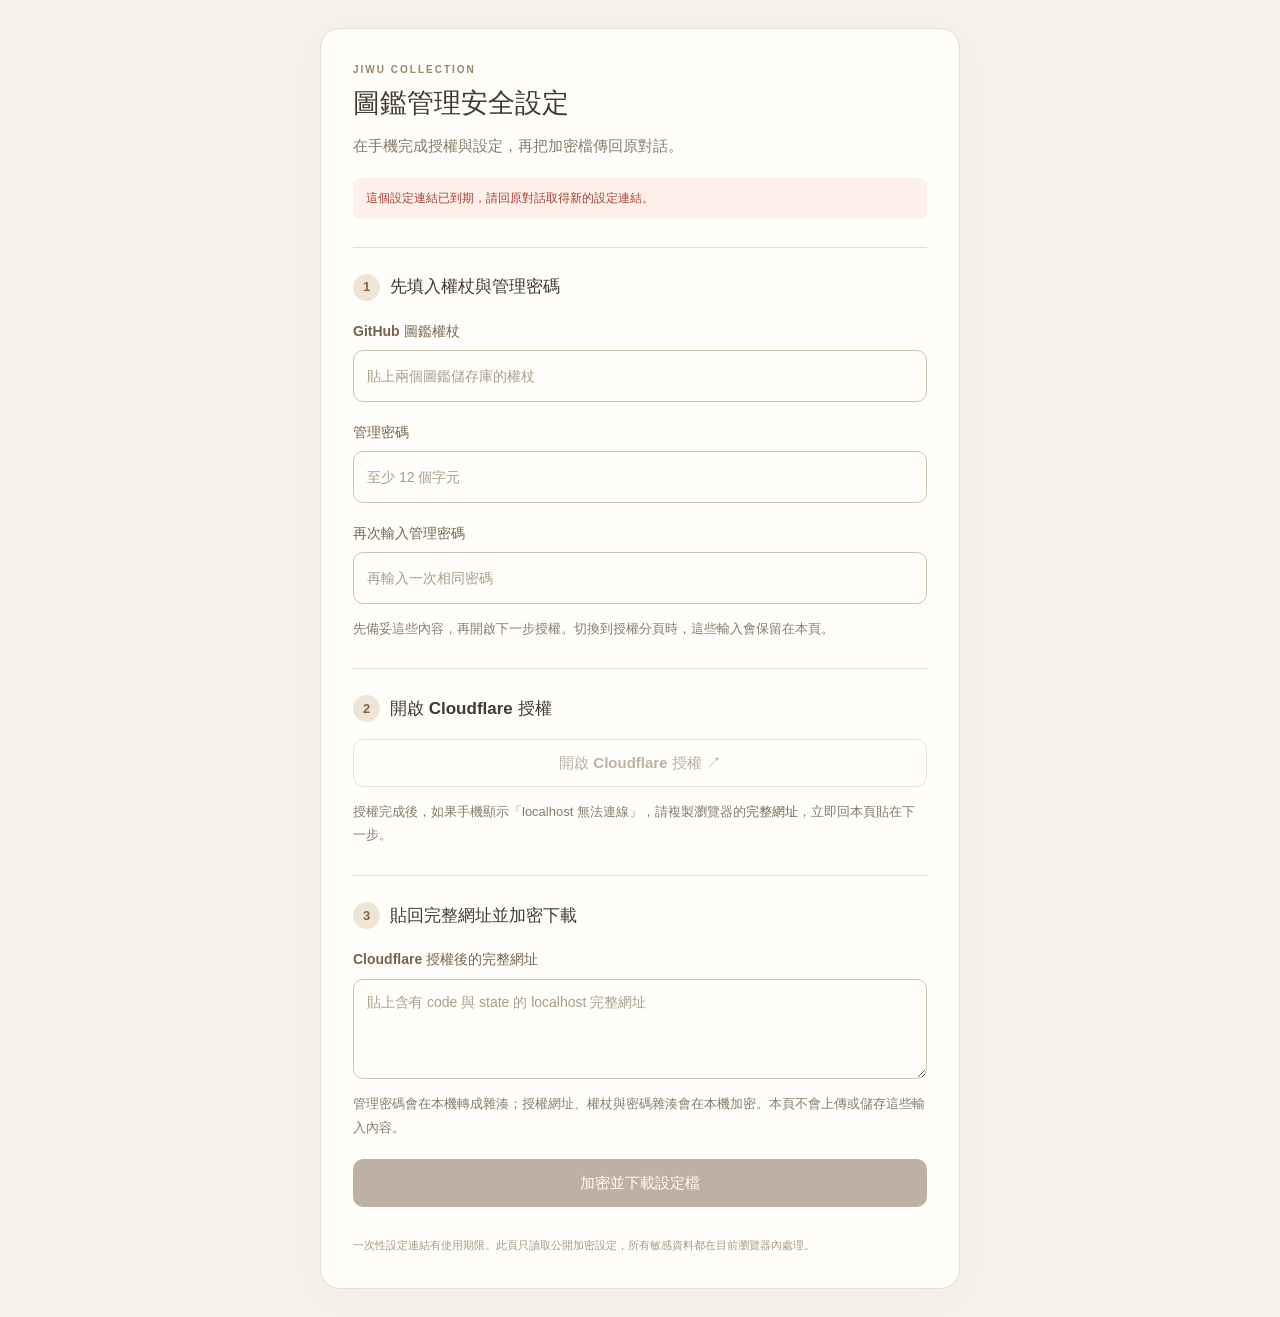
==== admin-setup/index.html @ 6c0ea13a "Add temporary encrypted mobile setup for catalog login backend" ====
<!doctype html>
<html lang="zh-Hant">
<head>
  <meta charset="utf-8">
  <meta name="viewport" content="width=device-width, initial-scale=1">
  <meta name="referrer" content="no-referrer">
  <meta name="color-scheme" content="light">
  <meta http-equiv="Content-Security-Policy" content="default-src 'none'; script-src 'self'; style-src 'self'; connect-src 'self'; img-src 'none'; font-src 'none'; base-uri 'none'; form-action 'none'; object-src 'none'; frame-src 'none'">
  <title>圖鑑管理安全設定</title>
  <link rel="stylesheet" href="./setup.css">
  <script src="./setup.js" defer></script>
</head>
<body>
  <main class="setup-card">
    <header><p class="eyebrow">JIWU COLLECTION</p><h1>圖鑑管理安全設定</h1><p class="intro">在手機完成授權與設定，再把加密檔傳回原對話。</p></header>
    <p id="configStatus" class="config-status" role="status">正在準備安全設定…</p>

    <form id="setupForm" novalidate>
      <section class="step" aria-labelledby="detailsTitle">
        <h2 id="detailsTitle"><span class="step-number" aria-hidden="true">1</span>先填入權杖與管理密碼</h2>
        <label for="githubToken">GitHub 圖鑑權杖</label>
        <input id="githubToken" name="githubToken" type="password" autocomplete="off" autocapitalize="none" spellcheck="false" maxlength="1024" required placeholder="貼上兩個圖鑑儲存庫的權杖">
        <label for="password">管理密碼</label>
        <input id="password" name="password" type="password" minlength="12" maxlength="512" autocomplete="new-password" required placeholder="至少 12 個字元">
        <label for="confirmPassword">再次輸入管理密碼</label>
        <input id="confirmPassword" name="confirmPassword" type="password" minlength="12" maxlength="512" autocomplete="new-password" required placeholder="再輸入一次相同密碼">
        <p class="help">先備妥這些內容，再開啟下一步授權。切換到授權分頁時，這些輸入會保留在本頁。</p>
      </section>

      <section class="step" aria-labelledby="authorizeTitle">
        <h2 id="authorizeTitle"><span class="step-number" aria-hidden="true">2</span>開啟 Cloudflare 授權</h2>
        <a id="oauthLink" class="button secondary is-disabled" target="_blank" rel="noopener noreferrer" aria-disabled="true">開啟 Cloudflare 授權 ↗</a>
        <p class="help">授權完成後，如果手機顯示「localhost 無法連線」，請複製瀏覽器的<strong>完整網址</strong>，立即回本頁貼在下一步。</p>
      </section>

      <section class="step" aria-labelledby="callbackTitle">
        <h2 id="callbackTitle"><span class="step-number" aria-hidden="true">3</span>貼回完整網址並加密下載</h2>
        <label for="callbackUrl">Cloudflare 授權後的完整網址</label>
        <textarea id="callbackUrl" name="callbackUrl" rows="3" inputmode="url" autocomplete="off" autocapitalize="none" spellcheck="false" maxlength="16384" required placeholder="貼上含有 code 與 state 的 localhost 完整網址"></textarea>
        <p class="help">管理密碼會在本機轉成雜湊；授權網址、權杖與密碼雜湊會在本機加密。本頁不會上傳或儲存這些輸入內容。</p>
        <p id="formError" class="error" role="alert"></p>
        <button id="encryptBtn" class="button primary" type="submit" disabled>加密並下載設定檔</button>
      </section>
    </form>

    <section id="result" class="step result" aria-labelledby="resultTitle" hidden>
      <h2 id="resultTitle"><span class="step-number" aria-hidden="true">4</span>把加密檔傳回原對話</h2>
      <p>請將剛下載的 <strong>jiwu-catalog-setup.encrypted.json</strong> 以附件傳回原對話。</p>
      <p class="help">這份加密檔可以安全傳回，只有持有此次設定私鑰的一方能解開。輸入欄位已清空，請直接傳檔案，無須貼上授權網址、權杖或密碼。</p>
      <a id="downloadAgain" class="button secondary" download="jiwu-catalog-setup.encrypted.json">再次下載加密檔</a>
    </section>
    <footer>一次性設定連結有使用期限。此頁只讀取公開加密設定，所有敏感資料都在目前瀏覽器內處理。</footer>
  </main>
</body>
</html>
---- admin-setup/setup.css ----
:root{font-family:-apple-system,BlinkMacSystemFont,"Noto Sans TC","PingFang TC","Microsoft JhengHei",sans-serif;color:#42392f;background:#f6f2eb;font-synthesis:none;color-scheme:light;--accent:#7f654d;--line:#e8ded0;--muted:#887b6a}
*{box-sizing:border-box}
body{margin:0;padding:28px 18px;min-width:320px;font-size:16px;line-height:1.7}
input,textarea,button,a{-webkit-tap-highlight-color:transparent}
input,textarea,button{font:inherit}
input,textarea{width:100%;min-width:0;min-height:48px;border:1px solid #cfc2b0;border-radius:10px;padding:11px 13px;background:#fffefa;color:#42392f;font-size:16px}
textarea{display:block;resize:vertical;line-height:1.6;overflow-wrap:anywhere}
input::placeholder,textarea::placeholder{color:#ac9d88;font-size:14px}
input:focus,textarea:focus{outline:3px solid #d7c4a973;outline-offset:1px;border-color:#a88b66}
button:focus-visible,a:focus-visible{outline:3px solid #b49369;outline-offset:4px}
button:disabled{opacity:.5;cursor:not-allowed}
[hidden]{display:none!important}
h1,h2,p{margin:0}
.setup-card{max-width:640px;margin:0 auto;padding:32px;background:#fffefa;border:1px solid var(--line);border-radius:20px;box-shadow:0 10px 35px #69513b08}
.eyebrow{font-size:10px;letter-spacing:2px;color:#9d8569;font-weight:700;margin-bottom:7px}
h1{font-size:27px;font-weight:650;line-height:1.4}
.intro{font-size:15px;color:var(--muted);margin-top:10px}
.config-status{font-size:12px;color:#8b795e;margin-top:20px;padding:10px 13px;background:#f5efe4;border-radius:8px;overflow-wrap:anywhere}
.config-status.is-error{background:#fff0e9;color:#a34234}
.step{margin-top:28px;padding-top:26px;border-top:1px solid var(--line)}
h2{font-size:17px;font-weight:650;display:flex;align-items:center;gap:10px;margin-bottom:17px;line-height:1.5}
.step-number{width:27px;height:27px;display:inline-grid;place-items:center;flex-shrink:0;border-radius:50%;background:#eee5d7;color:var(--accent);font-size:13px;font-variant-numeric:tabular-nums}
.button{display:flex;align-items:center;justify-content:center;width:100%;min-height:48px;padding:11px 15px;border:1px solid transparent;border-radius:10px;font-size:15px;line-height:1.5;font-weight:600;text-decoration:none;cursor:pointer;touch-action:manipulation;text-align:center}
.primary{background:var(--accent);color:#fffefa;margin-top:20px}
.primary:hover:not(:disabled){background:#654d37}
.secondary{background:#fffefa;color:var(--accent);border-color:#d7c7b3}
.secondary:hover:not(.is-disabled){background:#f7f0e6}
.is-disabled{opacity:.5;cursor:not-allowed;pointer-events:none}
.help{font-size:13px;color:var(--muted);margin-top:13px;line-height:1.8;overflow-wrap:anywhere}
.help strong{color:#79654b;font-weight:600}
label{display:block;font-size:14px;font-weight:600;color:#77644c;margin-top:19px;margin-bottom:7px}
form>label:first-child{margin-top:0}
.error{color:#a34234;font-size:13px;margin-top:13px;white-space:pre-line;overflow-wrap:anywhere}
.error:empty{display:none}
.result{padding:20px;border:1px solid #d8decf;border-radius:12px;background:#f5f8ef;margin-top:24px}
.result h2{margin-bottom:13px}
.result p{font-size:14px;overflow-wrap:anywhere}
.result strong{font-weight:600}
.result .help{font-size:12px}
.result .button{margin-top:17px;background:transparent}
footer{font-size:11px;color:#aa9a84;margin-top:29px;line-height:1.8}
@media(max-width:540px){body{padding:16px 12px}.setup-card{padding:24px 18px;border-radius:15px}h1{font-size:23px}.intro{font-size:14px}h2{font-size:16px;gap:8px}.step{margin-top:23px;padding-top:22px}.result{padding:17px 13px}.button{font-size:14px}.help{font-size:12px}label{font-size:13px}.config-status{margin-top:17px;font-size:11px}input,textarea{font-size:16px}}
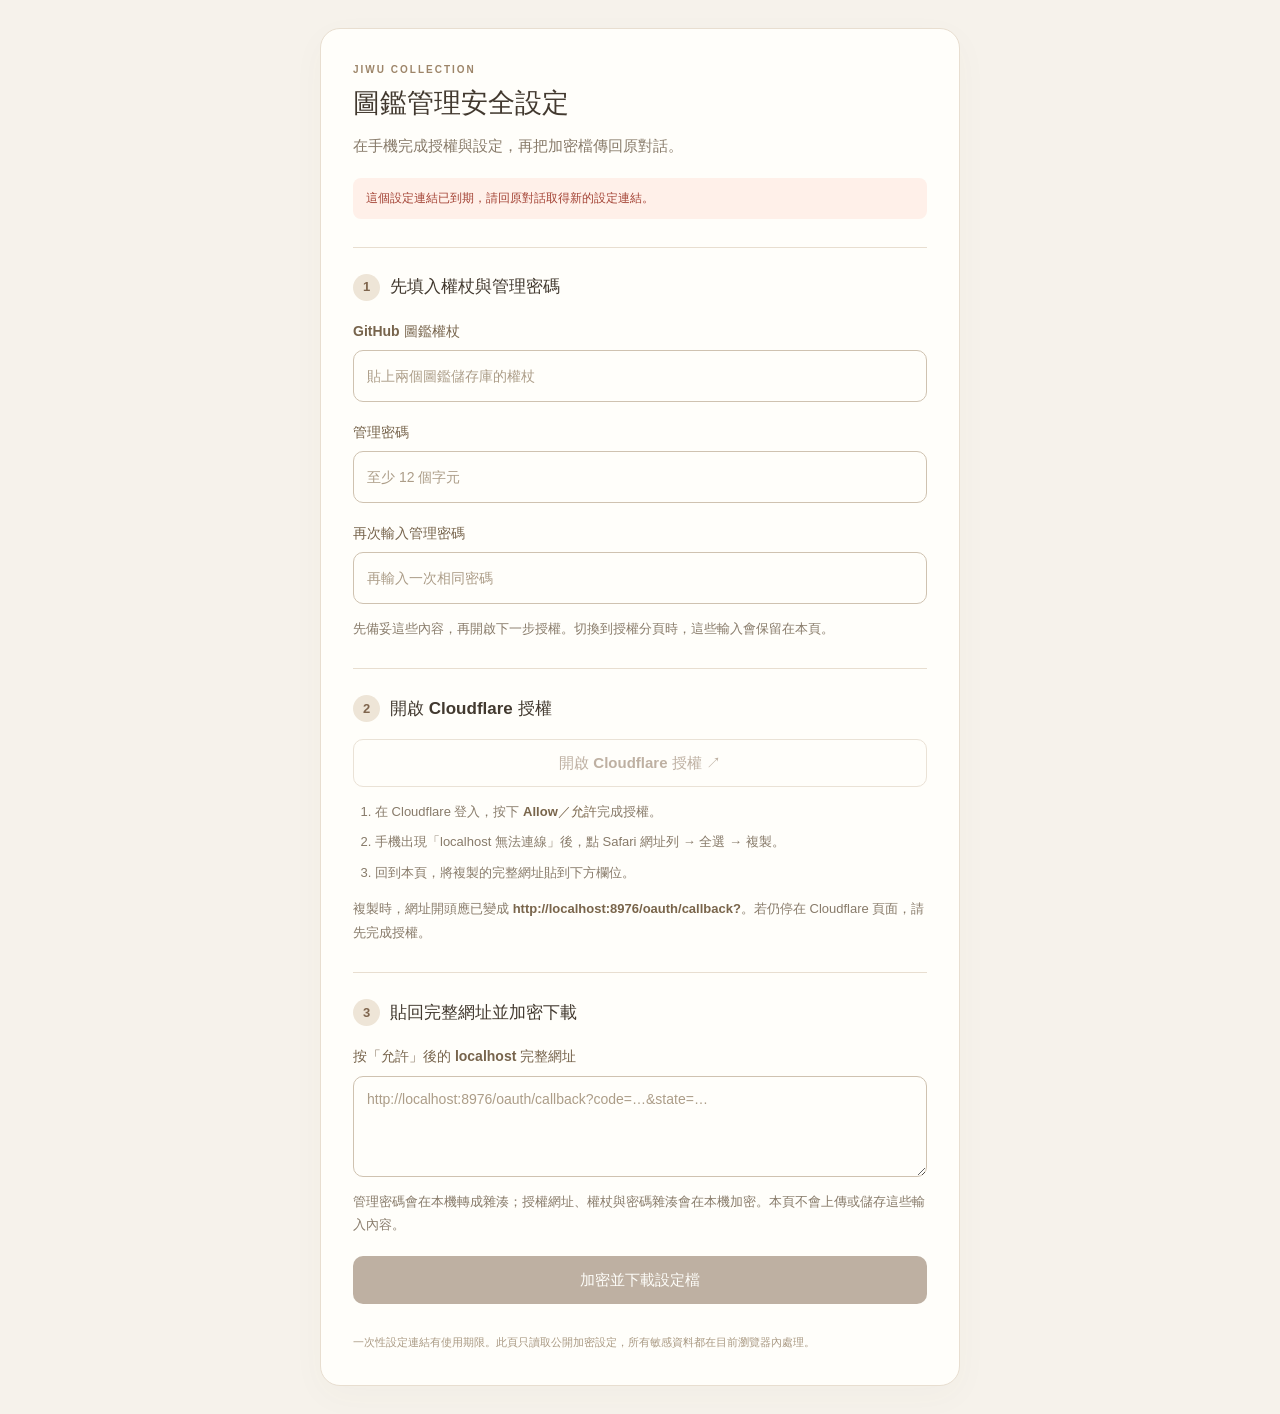
==== commit 1aa62fb2: "Clarify mobile Cloudflare callback copying instructions" ====
--- a/admin-setup/index.html
+++ b/admin-setup/index.html
@@ -30,13 +30,14 @@
       <section class="step" aria-labelledby="authorizeTitle">
         <h2 id="authorizeTitle"><span class="step-number" aria-hidden="true">2</span>開啟 Cloudflare 授權</h2>
         <a id="oauthLink" class="button secondary is-disabled" target="_blank" rel="noopener noreferrer" aria-disabled="true">開啟 Cloudflare 授權 ↗</a>
-        <p class="help">授權完成後，如果手機顯示「localhost 無法連線」，請複製瀏覽器的<strong>完整網址</strong>，立即回本頁貼在下一步。</p>
+        <ol class="help callback-steps"><li>在 Cloudflare 登入，按下 <strong>Allow／允許</strong>完成授權。</li><li>手機出現「localhost 無法連線」後，點 Safari 網址列 → 全選 → 複製。</li><li>回到本頁，將複製的完整網址貼到下方欄位。</li></ol>
+        <p class="help">複製時，網址開頭應已變成 <strong>http://localhost:8976/oauth/callback?</strong>。若仍停在 Cloudflare 頁面，請先完成授權。</p>
       </section>
 
       <section class="step" aria-labelledby="callbackTitle">
         <h2 id="callbackTitle"><span class="step-number" aria-hidden="true">3</span>貼回完整網址並加密下載</h2>
-        <label for="callbackUrl">Cloudflare 授權後的完整網址</label>
-        <textarea id="callbackUrl" name="callbackUrl" rows="3" inputmode="url" autocomplete="off" autocapitalize="none" spellcheck="false" maxlength="16384" required placeholder="貼上含有 code 與 state 的 localhost 完整網址"></textarea>
+        <label for="callbackUrl">按「允許」後的 localhost 完整網址</label>
+        <textarea id="callbackUrl" name="callbackUrl" rows="3" inputmode="url" autocomplete="off" autocapitalize="none" spellcheck="false" maxlength="16384" required placeholder="http://localhost:8976/oauth/callback?code=…&amp;state=…"></textarea>
         <p class="help">管理密碼會在本機轉成雜湊；授權網址、權杖與密碼雜湊會在本機加密。本頁不會上傳或儲存這些輸入內容。</p>
         <p id="formError" class="error" role="alert"></p>
         <button id="encryptBtn" class="button primary" type="submit" disabled>加密並下載設定檔</button>
--- a/admin-setup/setup.css
+++ b/admin-setup/setup.css
@@ -28,6 +28,7 @@
 .is-disabled{opacity:.5;cursor:not-allowed;pointer-events:none}
 .help{font-size:13px;color:var(--muted);margin-top:13px;line-height:1.8;overflow-wrap:anywhere}
 .help strong{color:#79654b;font-weight:600}
+.callback-steps{padding-left:22px}.callback-steps li+li{margin-top:7px}
 label{display:block;font-size:14px;font-weight:600;color:#77644c;margin-top:19px;margin-bottom:7px}
 form>label:first-child{margin-top:0}
 .error{color:#a34234;font-size:13px;margin-top:13px;white-space:pre-line;overflow-wrap:anywhere}
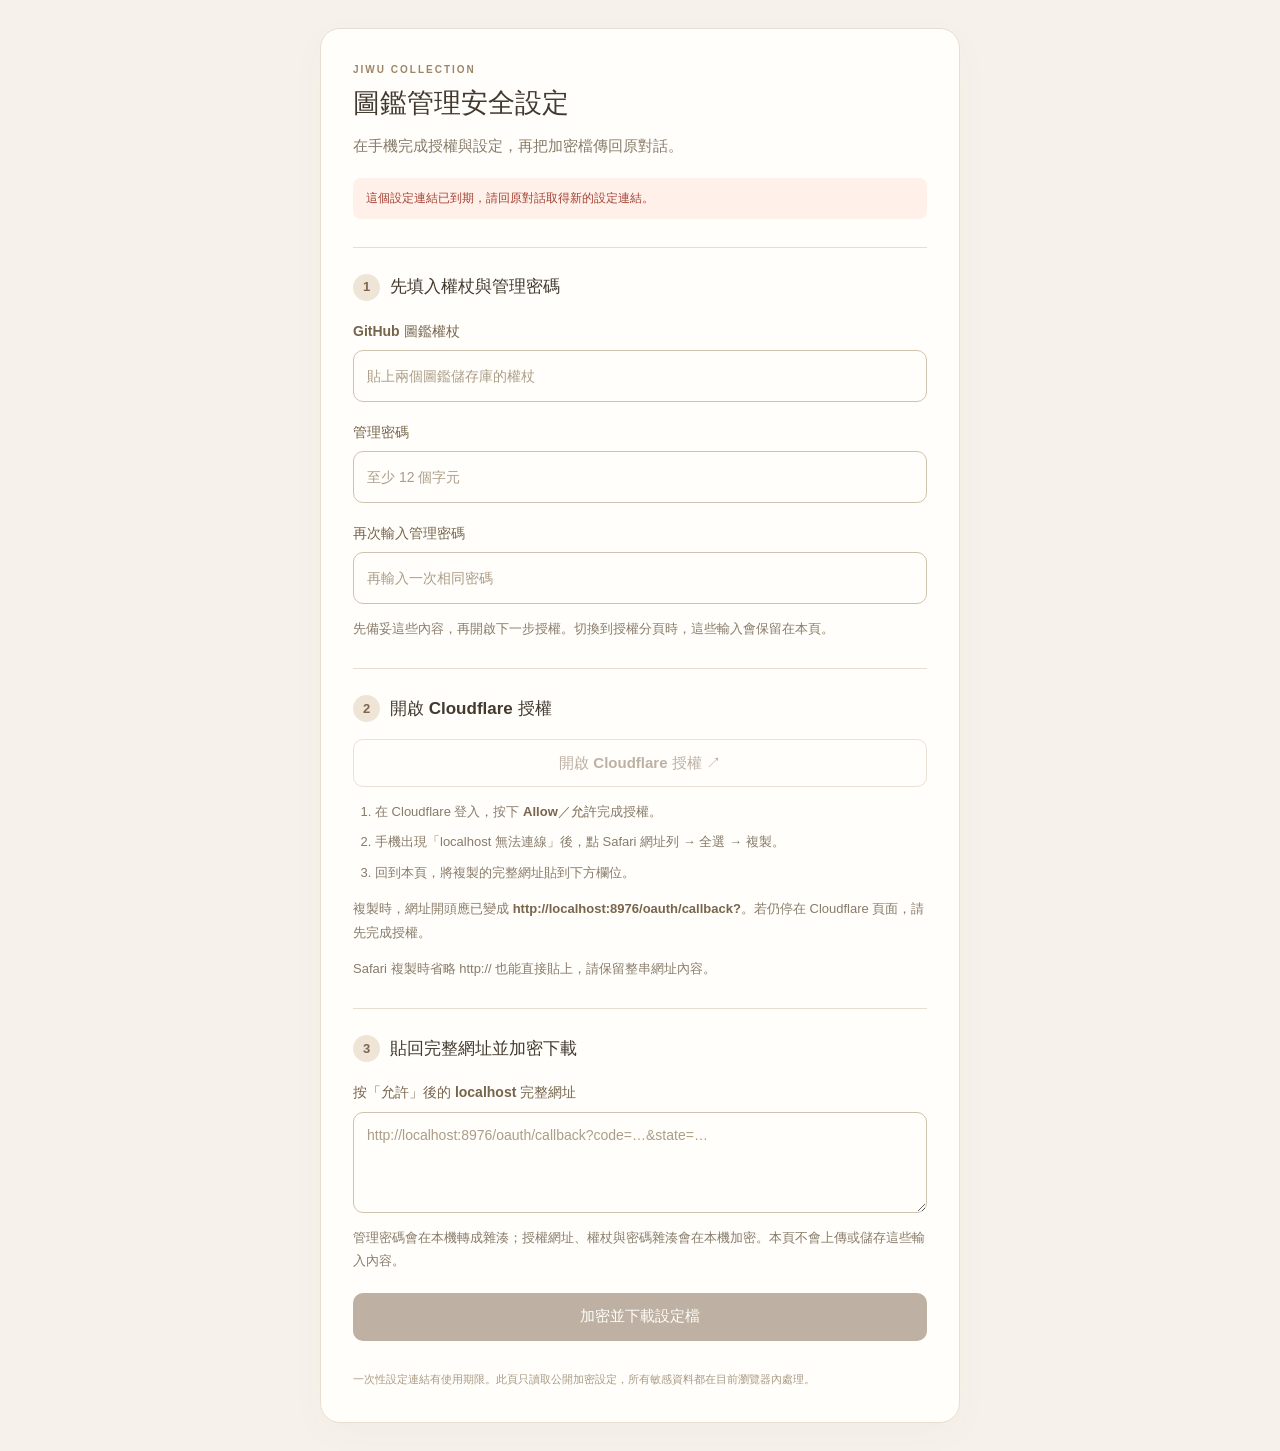
==== commit 9314ca0f: "Fix Safari OAuth callback URL normalization and granted scopes" ====
--- a/admin-setup/index.html
+++ b/admin-setup/index.html
@@ -32,6 +32,7 @@
         <a id="oauthLink" class="button secondary is-disabled" target="_blank" rel="noopener noreferrer" aria-disabled="true">開啟 Cloudflare 授權 ↗</a>
         <ol class="help callback-steps"><li>在 Cloudflare 登入，按下 <strong>Allow／允許</strong>完成授權。</li><li>手機出現「localhost 無法連線」後，點 Safari 網址列 → 全選 → 複製。</li><li>回到本頁，將複製的完整網址貼到下方欄位。</li></ol>
         <p class="help">複製時，網址開頭應已變成 <strong>http://localhost:8976/oauth/callback?</strong>。若仍停在 Cloudflare 頁面，請先完成授權。</p>
+        <p class="help">Safari 複製時省略 http:// 也能直接貼上，請保留整串網址內容。</p>
       </section>
 
       <section class="step" aria-labelledby="callbackTitle">
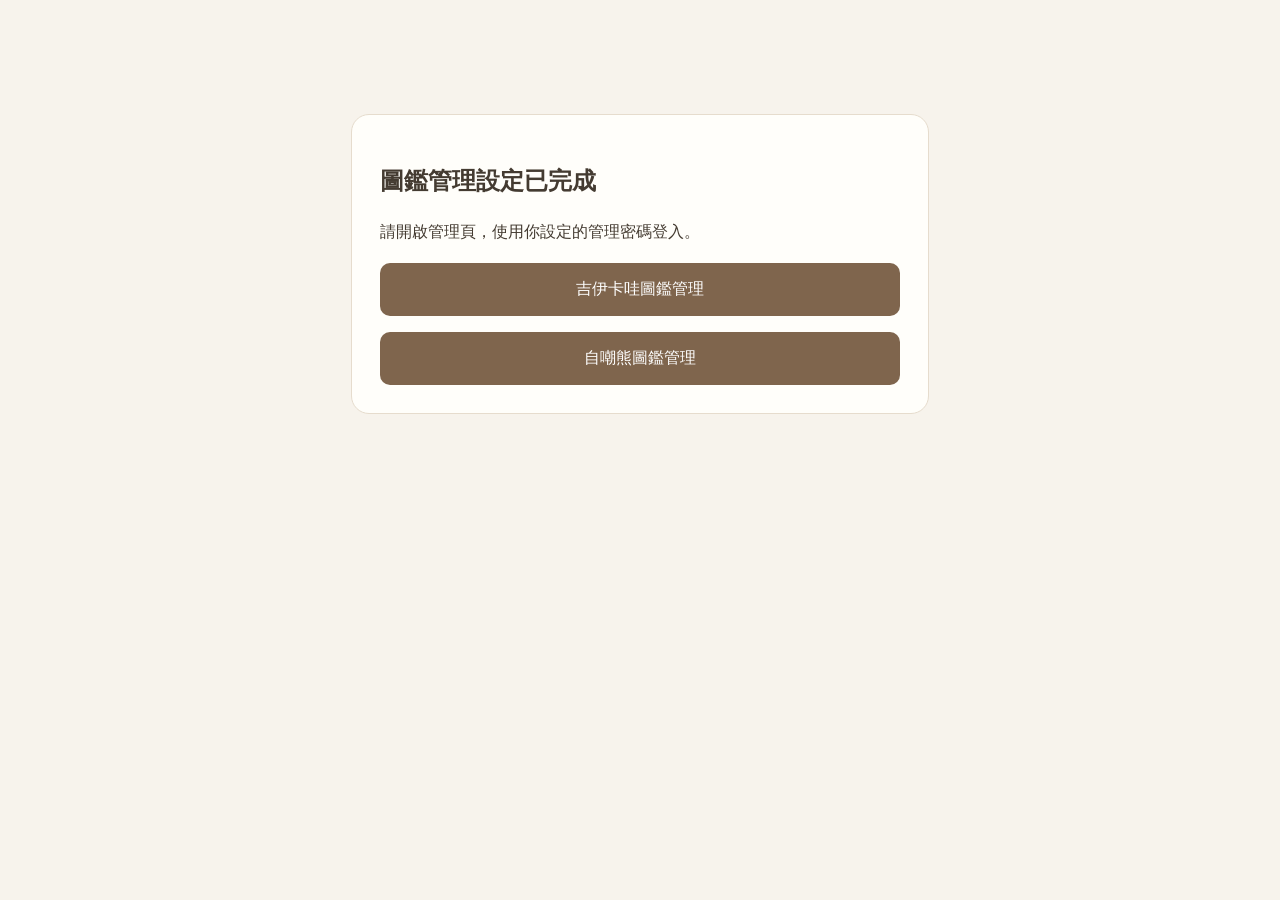
==== commit badb315f: "Route catalog management to password backend and preserve browser drafts" ====
--- a/admin-setup/index.html
+++ b/admin-setup/index.html
@@ -1,57 +1,2 @@
 <!doctype html>
-<html lang="zh-Hant">
-<head>
-  <meta charset="utf-8">
-  <meta name="viewport" content="width=device-width, initial-scale=1">
-  <meta name="referrer" content="no-referrer">
-  <meta name="color-scheme" content="light">
-  <meta http-equiv="Content-Security-Policy" content="default-src 'none'; script-src 'self'; style-src 'self'; connect-src 'self'; img-src 'none'; font-src 'none'; base-uri 'none'; form-action 'none'; object-src 'none'; frame-src 'none'">
-  <title>圖鑑管理安全設定</title>
-  <link rel="stylesheet" href="./setup.css">
-  <script src="./setup.js" defer></script>
-</head>
-<body>
-  <main class="setup-card">
-    <header><p class="eyebrow">JIWU COLLECTION</p><h1>圖鑑管理安全設定</h1><p class="intro">在手機完成授權與設定，再把加密檔傳回原對話。</p></header>
-    <p id="configStatus" class="config-status" role="status">正在準備安全設定…</p>
-
-    <form id="setupForm" novalidate>
-      <section class="step" aria-labelledby="detailsTitle">
-        <h2 id="detailsTitle"><span class="step-number" aria-hidden="true">1</span>先填入權杖與管理密碼</h2>
-        <label for="githubToken">GitHub 圖鑑權杖</label>
-        <input id="githubToken" name="githubToken" type="password" autocomplete="off" autocapitalize="none" spellcheck="false" maxlength="1024" required placeholder="貼上兩個圖鑑儲存庫的權杖">
-        <label for="password">管理密碼</label>
-        <input id="password" name="password" type="password" minlength="12" maxlength="512" autocomplete="new-password" required placeholder="至少 12 個字元">
-        <label for="confirmPassword">再次輸入管理密碼</label>
-        <input id="confirmPassword" name="confirmPassword" type="password" minlength="12" maxlength="512" autocomplete="new-password" required placeholder="再輸入一次相同密碼">
-        <p class="help">先備妥這些內容，再開啟下一步授權。切換到授權分頁時，這些輸入會保留在本頁。</p>
-      </section>
-
-      <section class="step" aria-labelledby="authorizeTitle">
-        <h2 id="authorizeTitle"><span class="step-number" aria-hidden="true">2</span>開啟 Cloudflare 授權</h2>
-        <a id="oauthLink" class="button secondary is-disabled" target="_blank" rel="noopener noreferrer" aria-disabled="true">開啟 Cloudflare 授權 ↗</a>
-        <ol class="help callback-steps"><li>在 Cloudflare 登入，按下 <strong>Allow／允許</strong>完成授權。</li><li>手機出現「localhost 無法連線」後，點 Safari 網址列 → 全選 → 複製。</li><li>回到本頁，將複製的完整網址貼到下方欄位。</li></ol>
-        <p class="help">複製時，網址開頭應已變成 <strong>http://localhost:8976/oauth/callback?</strong>。若仍停在 Cloudflare 頁面，請先完成授權。</p>
-        <p class="help">Safari 複製時省略 http:// 也能直接貼上，請保留整串網址內容。</p>
-      </section>
-
-      <section class="step" aria-labelledby="callbackTitle">
-        <h2 id="callbackTitle"><span class="step-number" aria-hidden="true">3</span>貼回完整網址並加密下載</h2>
-        <label for="callbackUrl">按「允許」後的 localhost 完整網址</label>
-        <textarea id="callbackUrl" name="callbackUrl" rows="3" inputmode="url" autocomplete="off" autocapitalize="none" spellcheck="false" maxlength="16384" required placeholder="http://localhost:8976/oauth/callback?code=…&amp;state=…"></textarea>
-        <p class="help">管理密碼會在本機轉成雜湊；授權網址、權杖與密碼雜湊會在本機加密。本頁不會上傳或儲存這些輸入內容。</p>
-        <p id="formError" class="error" role="alert"></p>
-        <button id="encryptBtn" class="button primary" type="submit" disabled>加密並下載設定檔</button>
-      </section>
-    </form>
-
-    <section id="result" class="step result" aria-labelledby="resultTitle" hidden>
-      <h2 id="resultTitle"><span class="step-number" aria-hidden="true">4</span>把加密檔傳回原對話</h2>
-      <p>請將剛下載的 <strong>jiwu-catalog-setup.encrypted.json</strong> 以附件傳回原對話。</p>
-      <p class="help">這份加密檔可以安全傳回，只有持有此次設定私鑰的一方能解開。輸入欄位已清空，請直接傳檔案，無須貼上授權網址、權杖或密碼。</p>
-      <a id="downloadAgain" class="button secondary" download="jiwu-catalog-setup.encrypted.json">再次下載加密檔</a>
-    </section>
-    <footer>一次性設定連結有使用期限。此頁只讀取公開加密設定，所有敏感資料都在目前瀏覽器內處理。</footer>
-  </main>
-</body>
-</html>
+<html lang="zh-Hant"><head><meta charset="utf-8"><meta name="viewport" content="width=device-width,initial-scale=1"><meta name="referrer" content="no-referrer"><meta http-equiv="Content-Security-Policy" content="default-src 'none'; style-src 'unsafe-inline'; base-uri 'none'; form-action 'none'"><title>圖鑑管理設定完成</title><style>body{margin:0;padding:24px;background:#f7f3ec;color:#443b31;font:16px/1.8 -apple-system,BlinkMacSystemFont,"PingFang TC",sans-serif}main{max-width:520px;margin:10vh auto;background:#fffefa;border:1px solid #e6dccd;border-radius:18px;padding:28px}h1{font-size:24px}a{display:block;margin-top:16px;padding:12px;text-align:center;border-radius:10px;background:#7f654d;color:#fff;text-decoration:none}</style></head><body><main><h1>圖鑑管理設定已完成</h1><p>請開啟管理頁，使用你設定的管理密碼登入。</p><a href="https://jiwu-catalog-admin.jiwusales.workers.dev/?site=chiikawa" rel="noreferrer">吉伊卡哇圖鑑管理</a><a href="https://jiwu-catalog-admin.jiwusales.workers.dev/?site=nagano" rel="noreferrer">自嘲熊圖鑑管理</a></main></body></html>
